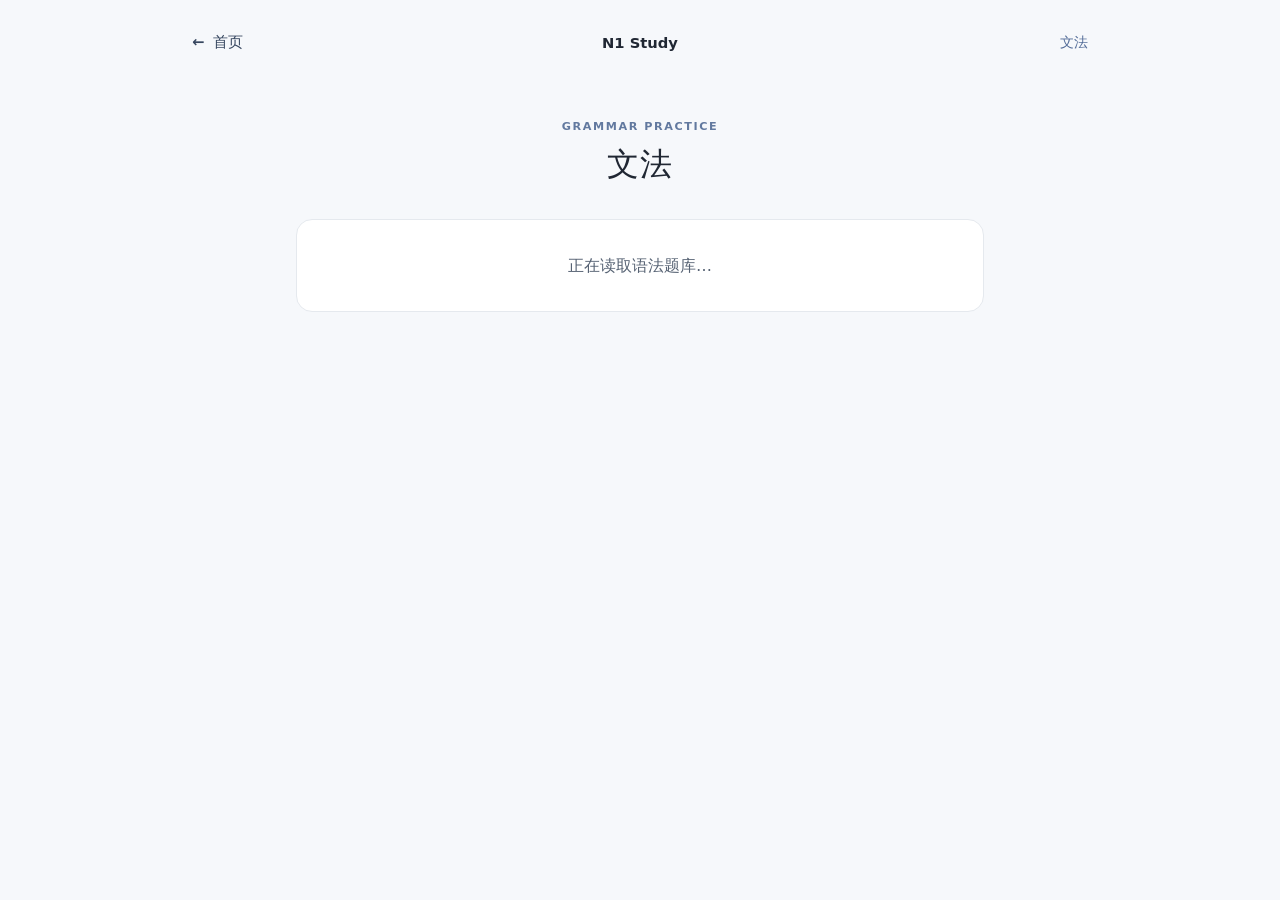
==== grammar/index.html @ e282f0c0 "Publish N1 Study grammar page" ====
<!doctype html>
<html lang="zh-CN">
  <head>
    <meta charset="UTF-8" />
    <meta name="viewport" content="width=device-width, initial-scale=1.0" />
    <meta name="theme-color" content="#f6f8fb" />
    <title>文法練習 — N1 Study</title>
    <link rel="stylesheet" href="../css/styles.css" />
  </head>
  <body data-quiz-kind="grammar" data-quiz-data="../data/grammar.json">
    <main class="quiz-page">
      <header class="quiz-header">
        <a class="back-link" href="../" aria-label="返回首页">
          <span aria-hidden="true">←</span> 首页
        </a>
        <a class="quiz-brand" href="../">N1 Study</a>
        <span class="quiz-section-label" lang="ja">文法</span>
      </header>

      <section class="quiz-content" aria-labelledby="quiz-title">
        <div class="quiz-heading">
          <p class="quiz-kicker" lang="ja">GRAMMAR PRACTICE</p>
          <h1 id="quiz-title" lang="ja">文法</h1>
        </div>

        <div id="quiz-status" class="quiz-status" role="status" aria-live="polite">
          正在读取语法题库…
        </div>

        <div id="question-area" class="question-area" hidden>
          <div class="question-meta">
            <span id="question-count">第 1 / 0 题</span>
            <span id="question-category" class="category-badge"></span>
          </div>
          <div class="progress-track" aria-hidden="true">
            <div id="progress-fill" class="progress-fill"></div>
          </div>
          <article class="question-card">
            <p id="question-prompt" class="question-prompt" lang="ja"></p>
            <div id="answer-options" class="answer-options" role="group" aria-label="选择一个答案"></div>
          </article>
          <section id="answer-feedback" class="feedback-panel" aria-live="polite" hidden>
            <h2 id="feedback-result" class="feedback-result"></h2>
            <div class="feedback-block">
              <h3>中文解析</h3>
              <p id="feedback-explanation"></p>
            </div>
            <div class="feedback-block">
              <h3>选项说明</h3>
              <ul id="feedback-options" class="feedback-options"></ul>
            </div>
            <div class="knowledge-box">
              <h3>相关知识点</h3>
              <p id="feedback-knowledge"></p>
            </div>
            <button id="next-question" class="next-button" type="button">下一题</button>
          </section>
        </div>

        <section id="results-screen" class="results-screen" aria-labelledby="results-title" hidden>
          <p class="quiz-kicker">PRACTICE COMPLETE</p>
          <h2 id="results-title">练习完成！</h2>
          <p class="results-message">本轮答题结果</p>
          <dl class="results-list">
            <div class="result-row">
              <dt>总题数</dt>
              <dd id="result-total">0</dd>
            </div>
            <div class="result-row">
              <dt>正确数量</dt>
              <dd id="result-correct">0</dd>
            </div>
            <div class="result-row">
              <dt>错误数量</dt>
              <dd id="result-incorrect">0</dd>
            </div>
            <div class="result-row result-rate-row">
              <dt>正确率</dt>
              <dd id="result-rate">0%</dd>
            </div>
          </dl>
          <button id="restart-practice" class="next-button" type="button">もう一度挑戦する</button>
        </section>
      </section>
    </main>
    <script src="../vocabulary/quiz.js" defer></script>
  </body>
</html>
---- css/styles.css ----
:root {
  color-scheme: light;
  font-synthesis: none;
  text-rendering: optimizeLegibility;
  -webkit-font-smoothing: antialiased;
  -moz-osx-font-smoothing: grayscale;
  --ink: #202733;
  --muted: #677281;
  --line: #e5e9ee;
}

/* 首页及后续练习页面的基础外观。 */
* {
  box-sizing: border-box;
}

body {
  margin: 0;
  min-height: 100vh;
  background: #f6f8fb;
  color: var(--ink);
  font-family: Inter, ui-sans-serif, system-ui, -apple-system, BlinkMacSystemFont,
    "Segoe UI", sans-serif;
}

.home {
  display: flex;
  flex-direction: column;
  width: min(100%, 60rem);
  min-height: 100vh;
  margin: 0 auto;
  padding: 1.5rem 2rem 1.25rem;
}

.brand-row {
  display: flex;
  align-items: center;
  justify-content: space-between;
  min-height: 2.75rem;
}

.brand {
  display: inline-flex;
  align-items: center;
  gap: 0.65rem;
  color: var(--ink);
  font-size: 1.05rem;
  font-weight: 750;
  text-decoration: none;
}

.brand-mark {
  display: grid;
  width: 2.1rem;
  height: 2.1rem;
  place-items: center;
  border-radius: 0.7rem;
  background: #253f78;
  color: #fff;
  font-size: 0.8rem;
  letter-spacing: -0.04em;
}

.beta-badge {
  padding: 0.38rem 0.68rem;
  border: 1px solid #dce4f1;
  border-radius: 999px;
  background: #fff;
  color: #53627a;
  font-size: 0.78rem;
  font-weight: 650;
}

.hero {
  padding: clamp(4.25rem, 11vh, 7.5rem) 0 3.5rem;
  text-align: center;
}

.eyebrow {
  margin: 0 0 1rem;
  color: #526c9c;
  font-size: 0.72rem;
  font-weight: 750;
  letter-spacing: 0.16em;
}

.hero h1 {
  margin: 0;
  font-size: clamp(2.7rem, 7vw, 4.25rem);
  font-weight: 780;
  letter-spacing: -0.065em;
  line-height: 1.08;
}

.hero-subtitle {
  margin: 1rem 0 0;
  color: #344b75;
  font-size: clamp(1.15rem, 3vw, 1.5rem);
  font-weight: 650;
  letter-spacing: 0.06em;
}

.hero-description {
  margin: 1rem 0 0;
  color: var(--muted);
  font-size: 1rem;
  line-height: 1.7;
}

.practice-section {
  width: min(100%, 43rem);
  margin: 0 auto;
}

.practice-section h2 {
  margin: 0 0 1rem;
  color: #536071;
  font-size: 0.95rem;
  font-weight: 650;
}

.practice-grid {
  display: grid;
  grid-template-columns: repeat(2, minmax(0, 1fr));
  gap: 1rem;
}

.practice-card {
  display: flex;
  min-height: 8.5rem;
  align-items: center;
  gap: 1rem;
  padding: 1.25rem;
  border: 1px solid var(--line);
  border-radius: 1rem;
  background: #fff;
  color: inherit;
  text-decoration: none;
  transition: border-color 150ms ease, box-shadow 150ms ease,
    transform 150ms ease;
}

.practice-card:hover {
  transform: translateY(-2px);
  border-color: #c7d3e7;
  box-shadow: 0 0.6rem 1.5rem rgb(32 50 82 / 8%);
}

.practice-card:focus-visible,
.brand:focus-visible {
  outline: 3px solid #6284c0;
  outline-offset: 4px;
}

.card-icon {
  display: grid;
  width: 3.25rem;
  height: 3.25rem;
  flex: 0 0 auto;
  place-items: center;
  border-radius: 0.9rem;
  background: #edf2fb;
  color: #304d82;
  font-size: 1.35rem;
  font-weight: 700;
}

.grammar-card .card-icon {
  background: #f3effb;
  color: #674c92;
}

.card-copy {
  display: grid;
  min-width: 0;
  gap: 0.4rem;
}

.card-title {
  font-size: 1.3rem;
  font-weight: 750;
}

.card-description {
  color: var(--muted);
  font-size: 0.9rem;
  line-height: 1.5;
}

.card-arrow {
  margin-left: auto;
  color: #7888a4;
  font-size: 1.35rem;
}

.site-footer {
  margin-top: auto;
  padding: 4rem 0 0.25rem;
  color: var(--muted);
  font-size: 0.78rem;
  line-height: 1.65;
  text-align: center;
}

.site-footer p {
  margin: 0.35rem 0;
}

.disclaimer {
  max-width: 38rem;
  margin-right: auto !important;
  margin-left: auto !important;
}

/* 词汇练习页面 */
.quiz-page {
  width: min(100%, 60rem);
  min-height: 100vh;
  margin: 0 auto;
  padding: 1.25rem 2rem 3rem;
}

.quiz-header {
  display: grid;
  min-height: 2.75rem;
  grid-template-columns: 1fr auto 1fr;
  align-items: center;
}

.back-link,
.quiz-brand {
  color: #36465f;
  font-size: 0.92rem;
  font-weight: 650;
  text-decoration: none;
}

.back-link span {
  margin-right: 0.25rem;
}

.back-link:focus-visible,
.quiz-brand:focus-visible,
.answer-option:focus-visible,
.next-button:focus-visible {
  outline: 3px solid #6284c0;
  outline-offset: 3px;
}

.quiz-brand {
  justify-self: center;
  color: var(--ink);
  font-weight: 750;
}

.quiz-section-label {
  justify-self: end;
  color: #536c98;
  font-size: 0.9rem;
  font-weight: 700;
}

.quiz-content {
  width: min(100%, 43rem);
  margin: 3.5rem auto 0;
}

.quiz-heading {
  margin-bottom: 2rem;
  text-align: center;
}

.quiz-kicker {
  margin: 0 0 0.6rem;
  color: #62799f;
  font-size: 0.7rem;
  font-weight: 750;
  letter-spacing: 0.14em;
}

.quiz-heading h1 {
  margin: 0;
  font-size: 2rem;
  letter-spacing: 0.04em;
}

.quiz-status {
  padding: 2rem 1.25rem;
  border: 1px solid var(--line);
  border-radius: 1rem;
  background: #fff;
  color: #566273;
  line-height: 1.7;
  text-align: center;
}

.question-meta {
  display: flex;
  align-items: center;
  justify-content: space-between;
  gap: 0.75rem;
  color: #586577;
  font-size: 0.9rem;
  font-weight: 650;
}

.category-badge {
  padding: 0.35rem 0.65rem;
  border-radius: 999px;
  background: #edf2fb;
  color: #3f5b8b;
  font-size: 0.78rem;
}

.progress-track {
  height: 0.4rem;
  margin: 0.85rem 0 1.25rem;
  overflow: hidden;
  border-radius: 999px;
  background: #e7ebf1;
}

.progress-fill {
  width: 0;
  height: 100%;
  border-radius: inherit;
  background: #4b6caa;
  transition: width 180ms ease;
}

.question-card {
  padding: clamp(1.25rem, 5vw, 2rem);
  border: 1px solid var(--line);
  border-radius: 1rem;
  background: #fff;
  box-shadow: 0 0.75rem 2rem rgb(32 50 82 / 4%);
}

.question-prompt {
  margin: 0 0 1.5rem;
  font-size: clamp(1.15rem, 3.5vw, 1.45rem);
  font-weight: 650;
  line-height: 1.8;
  overflow-wrap: anywhere;
}

.answer-options {
  display: grid;
  gap: 0.75rem;
}

.answer-option {
  display: flex;
  width: 100%;
  min-height: 3.75rem;
  align-items: center;
  gap: 0.85rem;
  padding: 0.75rem 1rem;
  border: 1px solid #dfe4ec;
  border-radius: 0.75rem;
  background: #fff;
  color: var(--ink);
  cursor: pointer;
  font: inherit;
  text-align: left;
  transition: border-color 140ms ease, background-color 140ms ease;
}

.answer-option:hover {
  border-color: #9cafd0;
  background: #f9fbff;
}

.answer-option.is-selected {
  border-color: #4269aa;
  background: #f0f5ff;
}

.answer-option.is-correct {
  border-color: #26815c;
  background: #edf8f2;
}

.answer-option.is-incorrect {
  border-color: #b64c4c;
  background: #fff2f1;
}

.answer-option:disabled {
  cursor: default;
}

.answer-option:disabled:hover {
  border-color: #dfe4ec;
  background: #fff;
}

.answer-option.is-correct:disabled:hover {
  border-color: #26815c;
  background: #edf8f2;
}

.answer-option.is-incorrect:disabled:hover {
  border-color: #b64c4c;
  background: #fff2f1;
}

.option-letter {
  display: grid;
  width: 2rem;
  height: 2rem;
  flex: 0 0 auto;
  place-items: center;
  border: 1px solid #dfe4ec;
  border-radius: 50%;
  color: #52627b;
  font-size: 0.85rem;
  font-weight: 700;
}

.is-selected .option-letter {
  border-color: #4269aa;
  background: #4269aa;
  color: #fff;
}

.is-correct .option-letter {
  border-color: #26815c;
  background: #26815c;
  color: #fff;
}

.is-incorrect .option-letter {
  border-color: #b64c4c;
  background: #b64c4c;
  color: #fff;
}

.option-text {
  font-size: 1rem;
  line-height: 1.6;
  overflow-wrap: anywhere;
}

.option-status {
  margin-left: auto;
  color: #236447;
  font-size: 0.82rem;
  font-weight: 700;
  white-space: nowrap;
}

.is-incorrect .option-status {
  color: #963d3d;
}

.feedback-panel {
  display: grid;
  gap: 1rem;
  margin-top: 1rem;
  padding: clamp(1.1rem, 4vw, 1.5rem);
  border: 1px solid var(--line);
  border-radius: 1rem;
  background: #fff;
}

.feedback-panel[hidden] {
  display: none;
}

.feedback-result {
  margin: 0;
  font-size: 1.15rem;
  line-height: 1.5;
}

.is-correct-text {
  color: #236447;
}

.is-incorrect-text {
  color: #963d3d;
}

.feedback-block h3,
.knowledge-box h3 {
  margin: 0 0 0.45rem;
  font-size: 0.95rem;
}

.feedback-block p,
.knowledge-box p {
  margin: 0;
  color: #465263;
  font-size: 0.95rem;
  line-height: 1.75;
  overflow-wrap: anywhere;
}

.feedback-options {
  display: grid;
  gap: 0.5rem;
  margin: 0;
  padding-left: 1.35rem;
  color: #465263;
  font-size: 0.92rem;
  line-height: 1.7;
}

.feedback-options li {
  padding-left: 0.15rem;
}

.feedback-options .correct-explanation {
  color: #236447;
  font-weight: 650;
}

.knowledge-box {
  padding: 0.9rem 1rem;
  border-radius: 0.7rem;
  background: #f2f5fa;
}

.next-button {
  width: 100%;
  min-height: 3.25rem;
  border: 0;
  border-radius: 0.75rem;
  background: #304f86;
  color: #fff;
  cursor: pointer;
  font: inherit;
  font-size: 1rem;
  font-weight: 700;
}

.next-button:hover {
  background: #243f70;
}

.next-button[hidden] {
  display: none;
}

.results-screen {
  width: min(100%, 34rem);
  margin: 2rem auto 0;
  padding: clamp(1.25rem, 5vw, 2rem);
  border: 1px solid var(--line);
  border-radius: 1rem;
  background: #fff;
  box-shadow: 0 0.75rem 2rem rgb(32 50 82 / 4%);
  text-align: center;
}

.results-screen[hidden] {
  display: none;
}

.results-screen h2 {
  margin: 0.25rem 0 0;
  font-size: 1.7rem;
}

.results-message {
  margin: 0.5rem 0 1.5rem;
  color: var(--muted);
  line-height: 1.6;
}

.results-list {
  display: grid;
  gap: 0.65rem;
  margin: 0 0 1.5rem;
}

.result-row {
  display: flex;
  align-items: center;
  justify-content: space-between;
  gap: 1rem;
  padding: 0.85rem 1rem;
  border-radius: 0.7rem;
  background: #f6f8fb;
  color: #465263;
  text-align: left;
}

.result-row dt {
  font-size: 0.95rem;
}

.result-row dd {
  margin: 0;
  color: var(--ink);
  font-size: 1rem;
  font-weight: 750;
  font-variant-numeric: tabular-nums;
}

.result-rate-row {
  background: #edf2fb;
}

.result-rate-row dd {
  color: #304f86;
  font-size: 1.2rem;
}

@media (max-width: 560px) {
  .home {
    padding: 1rem 1rem 1.1rem;
  }

  .hero {
    padding: 4.25rem 0 2.75rem;
  }

  .practice-grid {
    grid-template-columns: 1fr;
    gap: 0.75rem;
  }

  .practice-card {
    min-height: 6.5rem;
    padding: 1rem;
  }

  .site-footer {
    padding-top: 3rem;
  }

  .quiz-page {
    padding: 1rem 1rem 2rem;
  }

  .quiz-content {
    margin-top: 2.5rem;
  }

  .question-card {
    padding: 1.1rem;
  }
}

@media (prefers-reduced-motion: reduce) {
  *,
  *::before,
  *::after {
    scroll-behavior: auto !important;
    transition-duration: 0.01ms !important;
  }
}
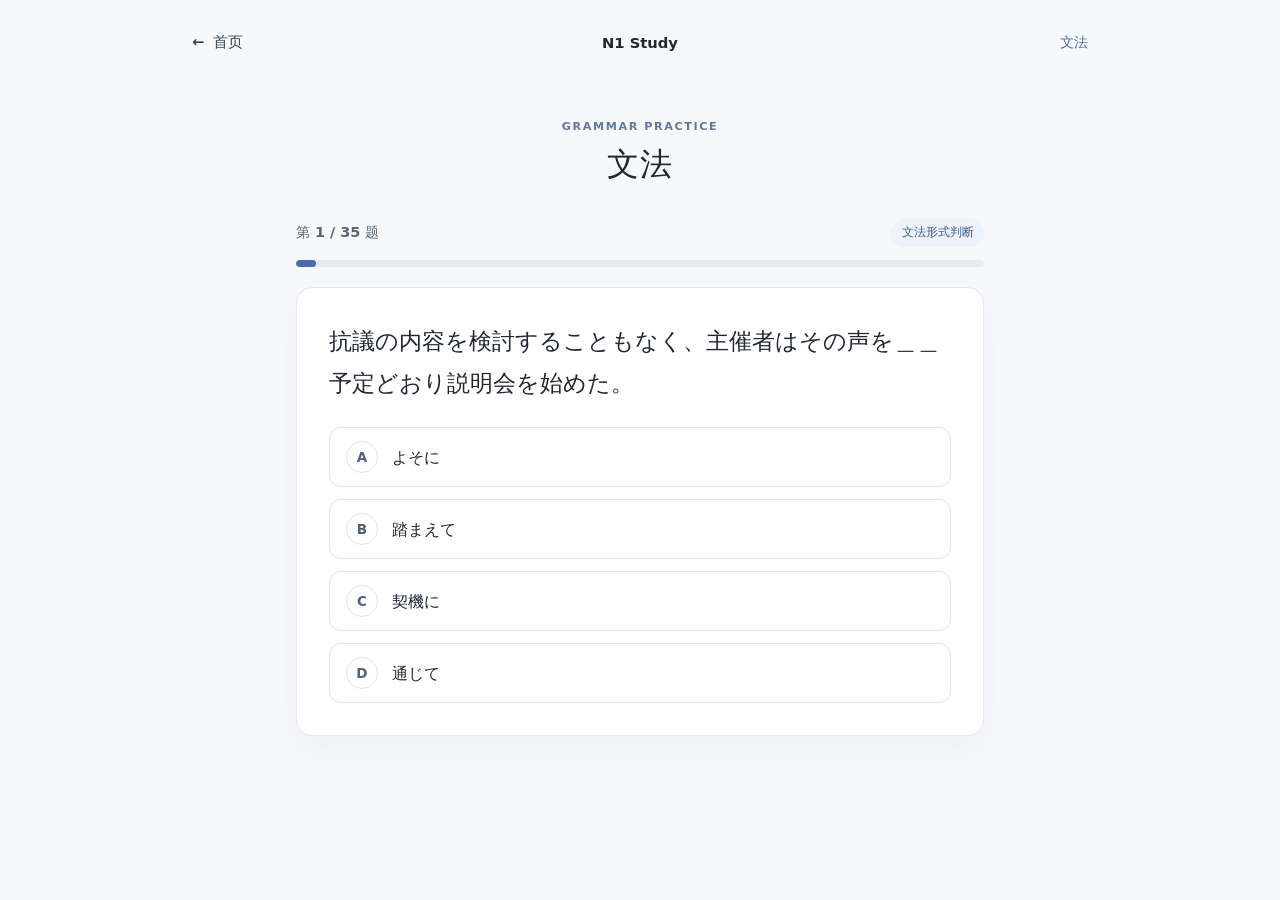
==== commit 7a9a04cc: "Rename explanation heading" ====
--- a/grammar/index.html
+++ b/grammar/index.html
@@ -42,7 +42,7 @@
           <section id="answer-feedback" class="feedback-panel" aria-live="polite" hidden>
             <h2 id="feedback-result" class="feedback-result"></h2>
             <div class="feedback-block">
-              <h3>中文解析</h3>
+              <h3>解析</h3>
               <p id="feedback-explanation"></p>
             </div>
             <div class="feedback-block">
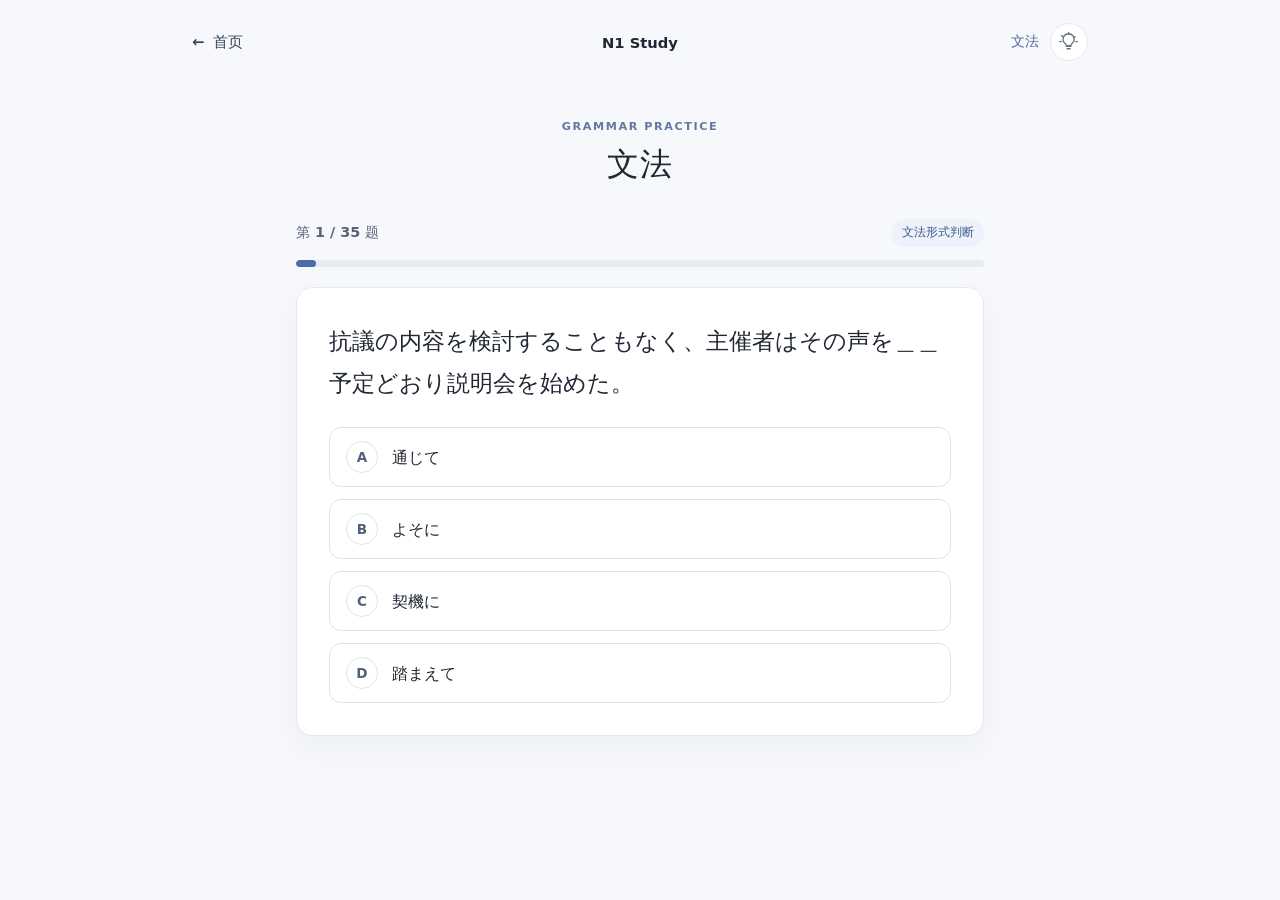
==== commit 29fbcf53: "Add dark mode toggle" ====
--- a/grammar/index.html
+++ b/grammar/index.html
@@ -14,7 +14,15 @@
           <span aria-hidden="true">←</span> 首页
         </a>
         <a class="quiz-brand" href="../">N1 Study</a>
-        <span class="quiz-section-label" lang="ja">文法</span>
+        <div class="quiz-header-actions">
+          <span class="quiz-section-label" lang="ja">文法</span>
+          <button class="theme-toggle" type="button" data-theme-toggle aria-label="切换到暗色模式" title="切换到暗色模式" aria-pressed="false">
+            <svg class="theme-icon" viewBox="0 0 24 24" aria-hidden="true">
+              <path class="bulb-glass" d="M9 18h6m-5 3h4m-6.1-6.2a7 7 0 1 1 8.2 0c-.9.7-1.3 1.5-1.4 2.2h-5.4c-.1-.7-.5-1.5-1.4-2.2Z" />
+              <path class="bulb-ray" d="M12 1v2m8.2 2.8-1.4 1.4M23 12h-2M4.6 5.8 3.2 4.4M3 12H1" />
+            </svg>
+          </button>
+        </div>
       </header>
 
       <section class="quiz-content" aria-labelledby="quiz-title">
@@ -83,6 +91,7 @@
         </section>
       </section>
     </main>
+    <script src="../js/app.js" defer></script>
     <script src="../vocabulary/quiz.js" defer></script>
   </body>
 </html>
--- a/css/styles.css
+++ b/css/styles.css
@@ -7,6 +7,10 @@
   --ink: #202733;
   --muted: #677281;
   --line: #e5e9ee;
+  --page-background: #f6f8fb;
+  --surface: #fff;
+  --surface-muted: #f2f5fa;
+  --text-secondary: #465263;
 }
 
 /* 首页及后续练习页面的基础外观。 */
@@ -17,7 +21,7 @@
 body {
   margin: 0;
   min-height: 100vh;
-  background: #f6f8fb;
+  background: var(--page-background);
   color: var(--ink);
   font-family: Inter, ui-sans-serif, system-ui, -apple-system, BlinkMacSystemFont,
     "Segoe UI", sans-serif;
@@ -37,6 +41,60 @@
   align-items: center;
   justify-content: space-between;
   min-height: 2.75rem;
+}
+
+.header-actions,
+.quiz-header-actions {
+  display: flex;
+  align-items: center;
+  justify-self: end;
+  gap: 0.65rem;
+}
+
+.theme-toggle {
+  display: grid;
+  width: 2.4rem;
+  height: 2.4rem;
+  flex: 0 0 auto;
+  place-items: center;
+  padding: 0;
+  border: 1px solid var(--line);
+  border-radius: 50%;
+  background: var(--surface);
+  color: var(--muted);
+  cursor: pointer;
+  transition: background-color 150ms ease, border-color 150ms ease, color 150ms ease;
+}
+
+.theme-toggle:hover {
+  border-color: #aebed8;
+  background: var(--surface-muted);
+  color: var(--ink);
+}
+
+.theme-toggle:focus-visible {
+  outline: 3px solid #6284c0;
+  outline-offset: 3px;
+}
+
+.theme-icon {
+  width: 1.2rem;
+  height: 1.2rem;
+  overflow: visible;
+  fill: none;
+  stroke: currentColor;
+  stroke-linecap: round;
+  stroke-linejoin: round;
+  stroke-width: 1.7;
+}
+
+.theme-toggle[aria-pressed="true"] .bulb-glass {
+  fill: #f4cc64;
+  stroke: #f4cc64;
+}
+
+.theme-toggle[aria-pressed="true"] .bulb-ray {
+  stroke: #f4cc64;
 }
 
 .brand {
@@ -258,6 +316,10 @@
   color: #536c98;
   font-size: 0.9rem;
   font-weight: 700;
+}
+
+.quiz-header-actions .quiz-section-label {
+  justify-self: auto;
 }
 
 .quiz-content {
@@ -652,4 +714,124 @@
     transition-duration: 0.01ms !important;
   }
 }
-
+
+/* 暗色模式 */
+:root[data-theme="dark"] {
+  color-scheme: dark;
+  --ink: #e5eaf2;
+  --muted: #a4afbd;
+  --line: #35404d;
+  --page-background: #171d26;
+  --surface: #202834;
+  --surface-muted: #293341;
+  --text-secondary: #c0c9d5;
+}
+
+[data-theme="dark"] .beta-badge,
+[data-theme="dark"] .practice-card,
+[data-theme="dark"] .quiz-status,
+[data-theme="dark"] .question-card,
+[data-theme="dark"] .answer-option,
+[data-theme="dark"] .feedback-panel,
+[data-theme="dark"] .results-screen,
+[data-theme="dark"] .theme-toggle {
+  border-color: var(--line);
+  background: var(--surface);
+  color: var(--ink);
+}
+
+[data-theme="dark"] .back-link,
+[data-theme="dark"] .quiz-brand,
+[data-theme="dark"] .hero-subtitle,
+[data-theme="dark"] .practice-section h2,
+[data-theme="dark"] .feedback-block p,
+[data-theme="dark"] .knowledge-box p,
+[data-theme="dark"] .feedback-options,
+[data-theme="dark"] .result-row {
+  color: var(--text-secondary);
+}
+
+[data-theme="dark"] .beta-badge {
+  color: var(--muted);
+}
+
+[data-theme="dark"] .card-icon,
+[data-theme="dark"] .category-badge,
+[data-theme="dark"] .knowledge-box,
+[data-theme="dark"] .result-row {
+  background: var(--surface-muted);
+  color: var(--text-secondary);
+}
+
+[data-theme="dark"] .grammar-card .card-icon {
+  background: #383246;
+  color: #d1b9fa;
+}
+
+[data-theme="dark"] .card-arrow,
+[data-theme="dark"] .quiz-section-label,
+[data-theme="dark"] .eyebrow,
+[data-theme="dark"] .quiz-kicker,
+[data-theme="dark"] .question-meta {
+  color: #a9bee4;
+}
+
+[data-theme="dark"] .answer-option,
+[data-theme="dark"] .option-letter {
+  border-color: #475465;
+  background: #202834;
+  color: var(--ink);
+}
+
+[data-theme="dark"] .answer-option:hover,
+[data-theme="dark"] .theme-toggle:hover {
+  border-color: #647995;
+  background: #2b3746;
+}
+
+[data-theme="dark"] .answer-option:disabled:hover {
+  border-color: #475465;
+  background: #202834;
+}
+
+[data-theme="dark"] .answer-option.is-selected,
+[data-theme="dark"] .answer-option.is-selected:disabled:hover {
+  border-color: #7799d3;
+  background: #293a55;
+}
+
+[data-theme="dark"] .answer-option.is-correct,
+[data-theme="dark"] .answer-option.is-correct:disabled:hover {
+  border-color: #4ba981;
+  background: #203b32;
+}
+
+[data-theme="dark"] .answer-option.is-incorrect,
+[data-theme="dark"] .answer-option.is-incorrect:disabled:hover {
+  border-color: #cf7777;
+  background: #452d32;
+}
+
+[data-theme="dark"] .is-correct-text,
+[data-theme="dark"] .option-status,
+[data-theme="dark"] .feedback-options .correct-explanation {
+  color: #7fd0a8;
+}
+
+[data-theme="dark"] .is-incorrect-text,
+[data-theme="dark"] .is-incorrect .option-status {
+  color: #f09a9a;
+}
+
+[data-theme="dark"] .progress-track {
+  background: #303b49;
+}
+
+[data-theme="dark"] .result-rate-row {
+  background: #29384e;
+}
+
+[data-theme="dark"] .result-rate-row dd {
+  color: #a9c2ef;
+}
+
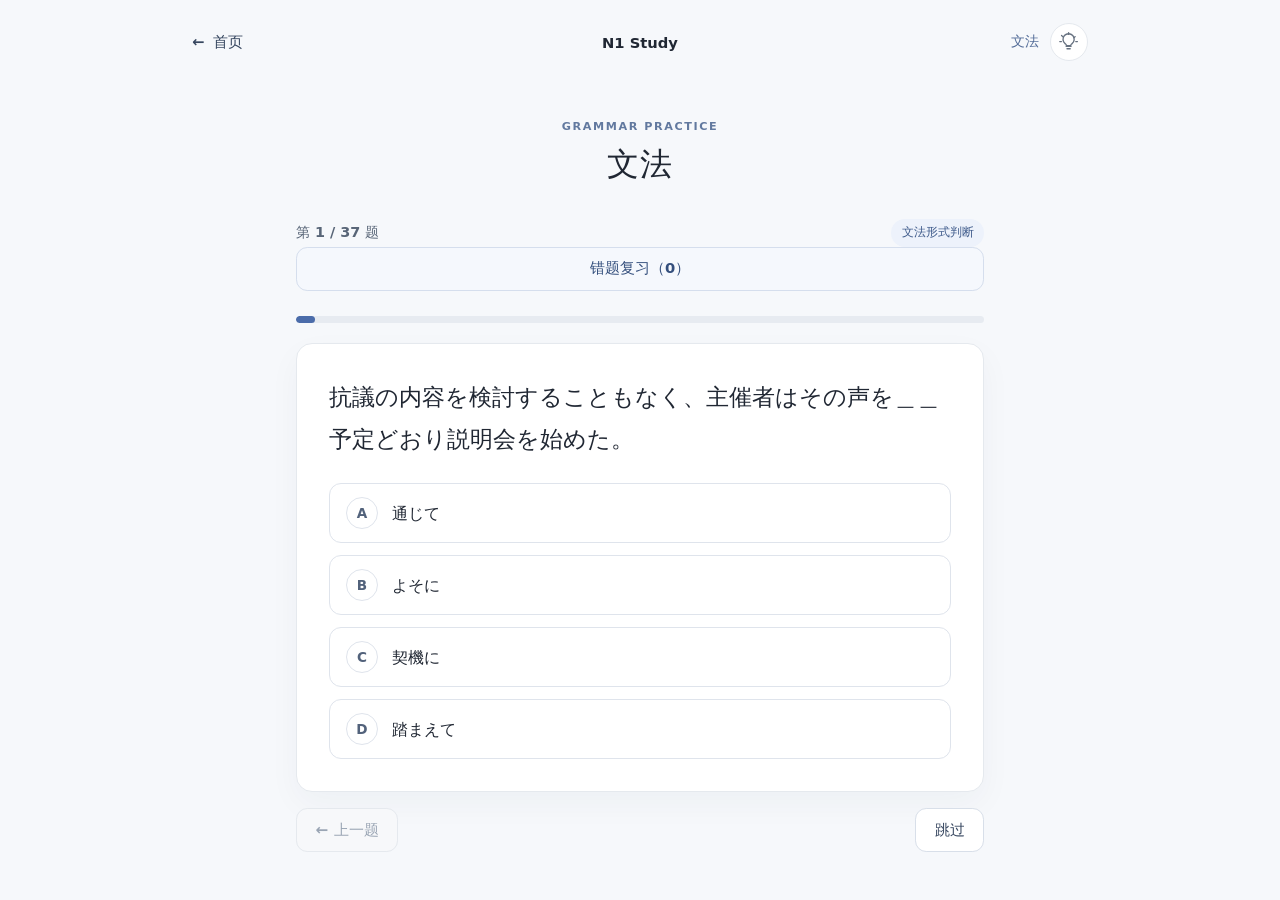
==== commit c1620c87: "Add previous/skip controls and keep mistake review and question importer" ====
--- a/grammar/index.html
+++ b/grammar/index.html
@@ -40,6 +40,7 @@
             <span id="question-count">第 1 / 0 题</span>
             <span id="question-category" class="category-badge"></span>
           </div>
+          <button id="review-mistakes" class="review-button" type="button">错题复习</button>
           <div class="progress-track" aria-hidden="true">
             <div id="progress-fill" class="progress-fill"></div>
           </div>
@@ -47,6 +48,19 @@
             <p id="question-prompt" class="question-prompt" lang="ja"></p>
             <div id="answer-options" class="answer-options" role="group" aria-label="选择一个答案"></div>
           </article>
+          <div class="question-nav">
+            <button id="previous-question" class="secondary-button" type="button">
+              <span aria-hidden="true">←</span> 上一题
+            </button>
+            <button
+              id="skip-question"
+              class="secondary-button skip-button"
+              type="button"
+              title="跳过本题，计为答错"
+            >
+              跳过
+            </button>
+          </div>
           <section id="answer-feedback" class="feedback-panel" aria-live="polite" hidden>
             <h2 id="feedback-result" class="feedback-result"></h2>
             <div class="feedback-block">
@@ -88,6 +102,7 @@
             </div>
           </dl>
           <button id="restart-practice" class="next-button" type="button">もう一度挑戦する</button>
+          <button id="review-results-mistakes" class="review-button" type="button" hidden>再练本轮错题</button>
         </section>
       </section>
     </main>
--- a/css/styles.css
+++ b/css/styles.css
@@ -715,7 +715,87 @@
   }
 }
 
+/* 错题复习按钮。 */
+.review-button {
+  width: 100%;
+  min-height: 2.75rem;
+  margin: 0 0 0.75rem;
+  padding: 0.55rem 0.9rem;
+  border: 1px solid #d5deed;
+  border-radius: 0.7rem;
+  background: #f5f8fd;
+  color: #344f7d;
+  cursor: pointer;
+  font: inherit;
+  font-size: 0.92rem;
+  font-weight: 650;
+}
+
+.review-button:hover { border-color: #aebed8; background: #edf2fb; }
+.review-button:focus-visible { outline: 3px solid #6284c0; outline-offset: 3px; }
+.review-button[hidden] { display: none; }
+
+/* 答题页面的上一题 / 跳过操作。 */
+.question-nav {
+  display: flex;
+  flex-wrap: wrap;
+  gap: 0.65rem;
+  margin: 1rem 0 0;
+}
+
+.secondary-button {
+  display: inline-flex;
+  min-height: 2.75rem;
+  align-items: center;
+  justify-content: center;
+  gap: 0.35rem;
+  padding: 0 1.15rem;
+  border: 1px solid #d8dfe9;
+  border-radius: 0.7rem;
+  background: #fff;
+  color: #36465f;
+  cursor: pointer;
+  font: inherit;
+  font-size: 0.95rem;
+  font-weight: 650;
+  transition: border-color 140ms ease, background-color 140ms ease, color 140ms ease;
+}
+
+.secondary-button:hover:not(:disabled) { border-color: #9cafd0; background: #f6f9ff; }
+.secondary-button:focus-visible { outline: 3px solid #6284c0; outline-offset: 3px; }
+.secondary-button:disabled { border-color: #e5e9ee; background: #f7f8fa; color: #9aa5b4; cursor: default; }
+.skip-button { margin-left: auto; }
+.secondary-button[hidden], .skip-button[hidden] { display: none; }
+
+/* 题库导入器（首页入口 + tools 页面）。 */
+.maintenance-link { width: min(100%, 43rem); margin: 1.5rem auto 0; text-align: center; }
+.maintenance-link a { color: #526c9c; font-size: 0.88rem; font-weight: 650; text-decoration: none; }
+.maintenance-link a:hover { text-decoration: underline; }
+
+.importer { margin-top: 2.25rem; }
+.importer .quiz-heading h1 { font-size: clamp(1.45rem, 5vw, 2rem); }
+.import-intro { margin: 0.85rem auto 0; color: var(--muted); font-size: 0.95rem; line-height: 1.7; text-align: left; }
+.import-label { display: block; margin: 1.2rem 0 0.5rem; font-size: 0.92rem; font-weight: 700; }
+.file-input, .import-text-input, .import-textarea { width: 100%; min-height: 2.9rem; padding: 0.75rem; border: 1px solid #dfe4ec; border-radius: 0.65rem; background: #fff; color: var(--ink); font: inherit; }
+.import-textarea { min-height: 16rem; font-family: ui-monospace, SFMono-Regular, Consolas, monospace; font-size: 0.84rem; line-height: 1.6; resize: vertical; }
+.file-input:focus-visible, .import-text-input:focus-visible, .import-textarea:focus-visible { outline: 3px solid #6284c0; outline-offset: 2px; }
+.import-hint { color: var(--muted); font-size: 0.83rem; line-height: 1.65; }
+.import-hint code { overflow-wrap: anywhere; }
+.review-confirm { display: flex; align-items: flex-start; gap: 0.65rem; margin: 1.1rem 0; padding: 0.9rem; border-radius: 0.7rem; background: #f2f5fa; color: #465263; font-size: 0.9rem; line-height: 1.6; }
+.review-confirm input { width: 1.15rem; height: 1.15rem; flex: 0 0 auto; margin: 0.15rem 0 0; }
+.import-actions { display: grid; gap: 0.65rem; }
+.next-button:disabled { background: #9099a8; cursor: not-allowed; }
+.import-status { margin-top: 0.9rem; padding: 1rem; text-align: left; }
+.import-preview { display: grid; gap: 0.55rem; padding-left: 1.35rem; color: #465263; font-size: 0.87rem; line-height: 1.6; overflow-wrap: anywhere; }
+
 /* 暗色模式 */
+:root.theme-changing,
+:root.theme-changing *,
+:root.theme-changing *::before,
+:root.theme-changing *::after {
+  transition: none !important;
+}
+
 :root[data-theme="dark"] {
   color-scheme: dark;
   --ink: #e5eaf2;
@@ -747,7 +827,9 @@
 [data-theme="dark"] .feedback-block p,
 [data-theme="dark"] .knowledge-box p,
 [data-theme="dark"] .feedback-options,
-[data-theme="dark"] .result-row {
+[data-theme="dark"] .result-row,
+[data-theme="dark"] .import-preview,
+[data-theme="dark"] .review-confirm {
   color: var(--text-secondary);
 }
 
@@ -758,7 +840,8 @@
 [data-theme="dark"] .card-icon,
 [data-theme="dark"] .category-badge,
 [data-theme="dark"] .knowledge-box,
-[data-theme="dark"] .result-row {
+[data-theme="dark"] .result-row,
+[data-theme="dark"] .review-confirm {
   background: var(--surface-muted);
   color: var(--text-secondary);
 }
@@ -777,16 +860,29 @@
 }
 
 [data-theme="dark"] .answer-option,
-[data-theme="dark"] .option-letter {
+[data-theme="dark"] .option-letter,
+[data-theme="dark"] .file-input,
+[data-theme="dark"] .import-text-input,
+[data-theme="dark"] .import-textarea,
+[data-theme="dark"] .secondary-button,
+[data-theme="dark"] .review-button {
   border-color: #475465;
   background: #202834;
   color: var(--ink);
 }
 
 [data-theme="dark"] .answer-option:hover,
+[data-theme="dark"] .secondary-button:hover:not(:disabled),
+[data-theme="dark"] .review-button:hover,
 [data-theme="dark"] .theme-toggle:hover {
   border-color: #647995;
   background: #2b3746;
+}
+
+[data-theme="dark"] .secondary-button:disabled {
+  border-color: #3a4552;
+  background: #1b222c;
+  color: #6b7686;
 }
 
 [data-theme="dark"] .answer-option:disabled:hover {
@@ -831,7 +927,14 @@
   background: #29384e;
 }
 
-[data-theme="dark"] .result-rate-row dd {
+[data-theme="dark"] .result-rate-row dd,
+[data-theme="dark"] .maintenance-link a {
   color: #a9c2ef;
 }
 
+[data-theme="dark"] .file-input,
+[data-theme="dark"] .import-text-input,
+[data-theme="dark"] .import-textarea {
+  color-scheme: dark;
+}
+
